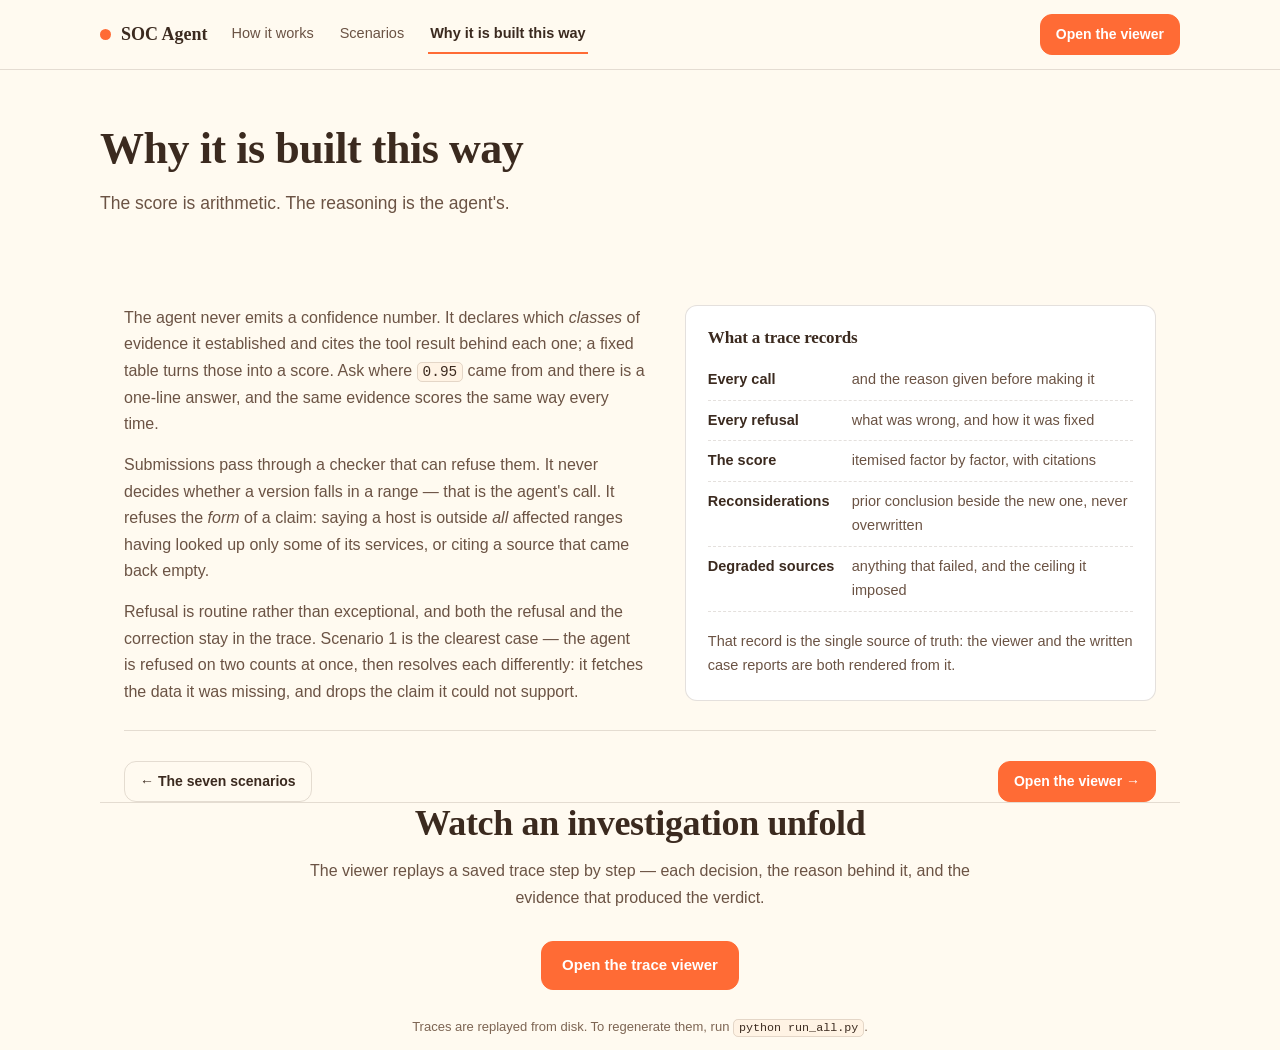
==== design.html @ 3336f011 "Split the landing page into four pages, one per nav tab Nav items were anchors into one long scroll;" ====
<!doctype html>
<html lang="en">
<head>
<meta charset="utf-8">
<meta name="viewport" content="width=device-width,initial-scale=1">
<title>Why it is built this way — SOC Agent</title>
<link rel="stylesheet" href="site.css">
</head>
<body>

<nav>
  <div class="wrap nav-in">
    <a class="brand" href="index.html"><span class="dot"></span>SOC Agent</a>
    <a class="l" href="how-it-works.html">How it works</a>
    <a class="l" href="scenarios.html">Scenarios</a>
    <a class="l active" href="design.html">Why it is built this way</a>
    <span class="sp"></span>
    <a class="btn sm" href="viewer.html">Open the viewer</a>
  </div>
</nav>

<header class="pagehead wrap">
  <h1>Why it is built this way</h1>
  <p class="sub">The score is arithmetic. The reasoning is the agent's.</p>
</header>

<section class="wrap first">
  <div class="two" style="margin-top:28px">
    <div class="story">
      <p>The agent never emits a confidence number. It declares which <em>classes</em> of evidence it
        established and cites the tool result behind each one; a fixed table turns those into a score.
        Ask where <code>0.95</code> came from and there is a one-line answer, and the same evidence
        scores the same way every time.</p>
      <p>Submissions pass through a checker that can refuse them. It never decides whether a version
        falls in a range &mdash; that is the agent's call. It refuses the <em>form</em> of a claim:
        saying a host is outside <em>all</em> affected ranges having looked up only some of its
        services, or citing a source that came back empty.</p>
      <p>Refusal is routine rather than exceptional, and both the refusal and the correction stay in
        the trace. Scenario 1 is the clearest case &mdash; the agent is refused on two counts at once,
        then resolves each differently: it fetches the data it was missing, and drops the claim it
        could not support.</p>
    </div>
    <div class="panelbox">
      <h3>What a trace records</h3>
      <div class="kv"><b>Every call</b><span>and the reason given before making it</span></div>
      <div class="kv"><b>Every refusal</b><span>what was wrong, and how it was fixed</span></div>
      <div class="kv"><b>The score</b><span>itemised factor by factor, with citations</span></div>
      <div class="kv"><b>Reconsiderations</b><span>prior conclusion beside the new one, never overwritten</span></div>
      <div class="kv"><b>Degraded sources</b><span>anything that failed, and the ceiling it imposed</span></div>
      <p style="margin:18px 0 0;font-size:14.5px">That record is the single source of truth: the
        viewer and the written case reports are both rendered from it.</p>
    </div>
  </div>
</section>

<div class="wrap">
  <div class="pagenav"><a class="btn ghost sm" href="scenarios.html">&larr; The seven scenarios</a><span class="sp"></span><a class="btn sm" href="viewer.html">Open the viewer &rarr;</a></div>
</div>

<footer class="wrap">
  <h2>Watch an investigation unfold</h2>
  <p class="sub">The viewer replays a saved trace step by step &mdash; each decision, the reason
    behind it, and the evidence that produced the verdict.</p>
  <div class="cta"><a class="btn" href="viewer.html">Open the trace viewer</a></div>
  <p class="fine">Traces are replayed from disk. To regenerate them, run <code>python run_all.py</code>.</p>
</footer>

</body>
</html>
---- site.css ----
/* Warm palette taken from uupm.cc/demo/restaurant-food, read off the rendered
     demo with getComputedStyle rather than eyeballed:
       ground #FFFAF0, body text #6B5344, primary #FF6B35 on white, radius 12px,
       Playfair Display SC (display) + Karla (body).
     The two typefaces are NAMED but never FETCHED: this project's standing rule
     is zero external references, so the demo survives a venue with no internet.
     Both fall back to a system serif / sans stack. */
  :root{
    --cream:#FFFAF0; --cream2:#FFF3E4; --card:#FFFFFF;
    --ink:#3B2A1F; --body:#6B5344; --muted:#7D6553;
    --orange:#FF6B35; --orange-dk:#C4491A; --line:rgba(107,83,68,.18);
    --r:12px;
  }
  *{box-sizing:border-box}
  body{margin:0;background:var(--cream);color:var(--body);
    font:16px/1.65 Karla,ui-sans-serif,-apple-system,"Segoe UI",Roboto,sans-serif;
    -webkit-font-smoothing:antialiased}
  h1,h2,h3{font-family:"Playfair Display SC",Georgia,"Times New Roman",serif;
    color:var(--ink);margin:0;line-height:1.15;letter-spacing:-.01em}
  a{color:var(--orange-dk)}
  code{font-family:ui-monospace,"SF Mono",Menlo,Consolas,monospace;font-size:.9em;
    background:var(--cream2);border:1px solid var(--line);border-radius:5px;padding:1px 5px;
    color:var(--ink)}
  .wrap{max-width:1080px;margin:0 auto;padding:0 24px}

  nav{position:sticky;top:0;z-index:30;background:rgba(255,250,240,.93);
    backdrop-filter:blur(8px);border-bottom:1px solid var(--line)}
  .nav-in{display:flex;align-items:center;gap:22px;padding:14px 0}
  .brand{display:flex;align-items:center;gap:10px;font-family:"Playfair Display SC",Georgia,serif;
    font-weight:700;color:var(--ink);font-size:18px;text-decoration:none}
  .brand .dot{width:11px;height:11px;border-radius:50%;background:var(--orange)}
  .nav-in .sp{flex:1}
  .nav-in a.l{color:var(--body);text-decoration:none;font-size:14.5px}
  .nav-in a.l:hover{color:var(--orange-dk)}
  .btn{display:inline-block;background:var(--orange);color:#fff;text-decoration:none;
    border-radius:var(--r);padding:11px 20px;font-weight:700;font-size:15px;
    border:1px solid var(--orange);transition:background .15s}
  .btn:hover{background:var(--orange-dk);border-color:var(--orange-dk);color:#fff}
  .btn.ghost{background:transparent;color:var(--ink);border-color:var(--line)}
  .btn.ghost:hover{background:var(--cream2);color:var(--ink)}
  .btn.sm{padding:8px 15px;font-size:14px}

  header.hero{padding:76px 0 64px}
  .kicker{display:inline-block;background:var(--cream2);border:1px solid var(--line);
    color:var(--muted);border-radius:99px;padding:5px 13px;font-size:12.5px;
    letter-spacing:.5px;text-transform:uppercase;margin-bottom:20px}
  h1{font-size:clamp(36px,5.4vw,60px);font-weight:700}
  h1 em{font-style:normal;color:var(--orange-dk)}
  .lede{font-size:19px;max-width:620px;margin:20px 0 0}
  .cta{display:flex;gap:12px;flex-wrap:wrap;margin-top:30px}
  .note{font-size:13.5px;color:var(--muted);margin-top:14px}

  .quote{margin:0;padding:20px 22px;background:var(--cream2);border:1px solid var(--line);
    border-left:4px solid var(--orange);border-radius:var(--r)}
  .quote p{margin:0;font-size:15px;color:var(--ink);line-height:1.9}

  section{padding:60px 0;border-top:1px solid var(--line)}
  .eyebrow{font-size:12.5px;letter-spacing:1.4px;text-transform:uppercase;
    color:var(--orange-dk);font-weight:700;margin-bottom:10px}
  h2{font-size:clamp(26px,3.4vw,36px);font-weight:700}
  .sub{margin-top:12px;max-width:680px}

  .steps{display:grid;grid-template-columns:repeat(auto-fit,minmax(200px,1fr));
    gap:16px;margin-top:32px}
  /* six items wrap 4+2 on a wide screen and leave a hole; 3+3 reads evenly */
  @media(min-width:880px){.steps.six{grid-template-columns:repeat(3,1fr)}}
  .step{background:var(--card);border:1px solid var(--line);border-radius:var(--r);padding:20px}
  .step .n{width:30px;height:30px;border-radius:50%;background:var(--cream2);
    border:1px solid var(--line);color:var(--orange-dk);font-weight:700;font-size:14px;
    display:grid;place-items:center;margin-bottom:12px}
  .step h3{font-size:17px;margin-bottom:7px}
  .step p{margin:0;font-size:14.5px}

  .cards{display:grid;grid-template-columns:repeat(auto-fit,minmax(250px,1fr));
    gap:16px;margin-top:32px}
  .sc{background:var(--card);border:1px solid var(--line);border-radius:var(--r);
    padding:20px;display:flex;flex-direction:column;gap:9px}
  .sc-hd{display:flex;align-items:baseline;gap:10px}
  .sc-n{font-family:"Playfair Display SC",Georgia,serif;font-size:26px;color:var(--orange);
    font-weight:700;line-height:1}
  .sc h3{font-size:16.5px}
  .sc p{margin:0;font-size:14.5px}
  .tag{align-self:flex-start;margin-top:auto;font-size:11.5px;font-weight:700;
    letter-spacing:.4px;border-radius:99px;padding:3px 10px;border:1px solid}
  .t-fail{color:#0B6B44;border-color:#0B6B44;background:#E8F6EF}
  .t-succ{color:#A82D16;border-color:#A82D16;background:#FCEDE9}
  .t-inc{color:#8A5E00;border-color:#8A5E00;background:#FFF4DC}

  .two{display:grid;grid-template-columns:1.05fr .95fr;gap:40px;align-items:start}
  .story p{margin:0 0 15px}
  .panelbox{background:var(--card);border:1px solid var(--line);border-radius:var(--r);
    padding:22px}
  .panelbox h3{font-size:17px;margin-bottom:12px}
  .kv{display:flex;gap:12px;padding:8px 0;border-bottom:1px dashed var(--line);font-size:14.5px}
  .kv:last-child{border-bottom:0}
  .kv b{flex:0 0 132px;color:var(--ink);font-weight:700}
  .toolgrid{display:flex;flex-wrap:wrap;gap:7px;margin-top:6px}

  footer{padding:58px 0 70px;border-top:1px solid var(--line);text-align:center}
  footer h2{margin-bottom:14px}
  footer .sub{margin-left:auto;margin-right:auto}
  footer .cta{justify-content:center}
  .fine{margin-top:26px;font-size:13px;color:var(--muted)}

  @media(max-width:820px){.two{grid-template-columns:1fr;gap:26px}}
  @media(max-width:560px){.nav-in a.l{display:none}header.hero{padding:52px 0 44px}}

  /* Multi-page nav: the current page's tab is marked, since there is no
     scroll position to imply it any more. */
  .nav-in a.l{padding:6px 2px;border-bottom:2px solid transparent}
  .nav-in a.l.active{color:var(--ink);font-weight:700;border-bottom-color:var(--orange)}
  .pagehead{padding:54px 0 8px}
  .pagehead h1{font-size:clamp(30px,4.2vw,44px)}
  .pagehead .sub{font-size:17.5px;margin-top:14px}
  section.first{border-top:0;padding-top:34px}
  .pagenav{display:flex;gap:12px;flex-wrap:wrap;justify-content:space-between;
    align-items:center;padding:30px 0 0;border-top:1px solid var(--line);margin-top:10px}
  .pagenav .sp{flex:1}
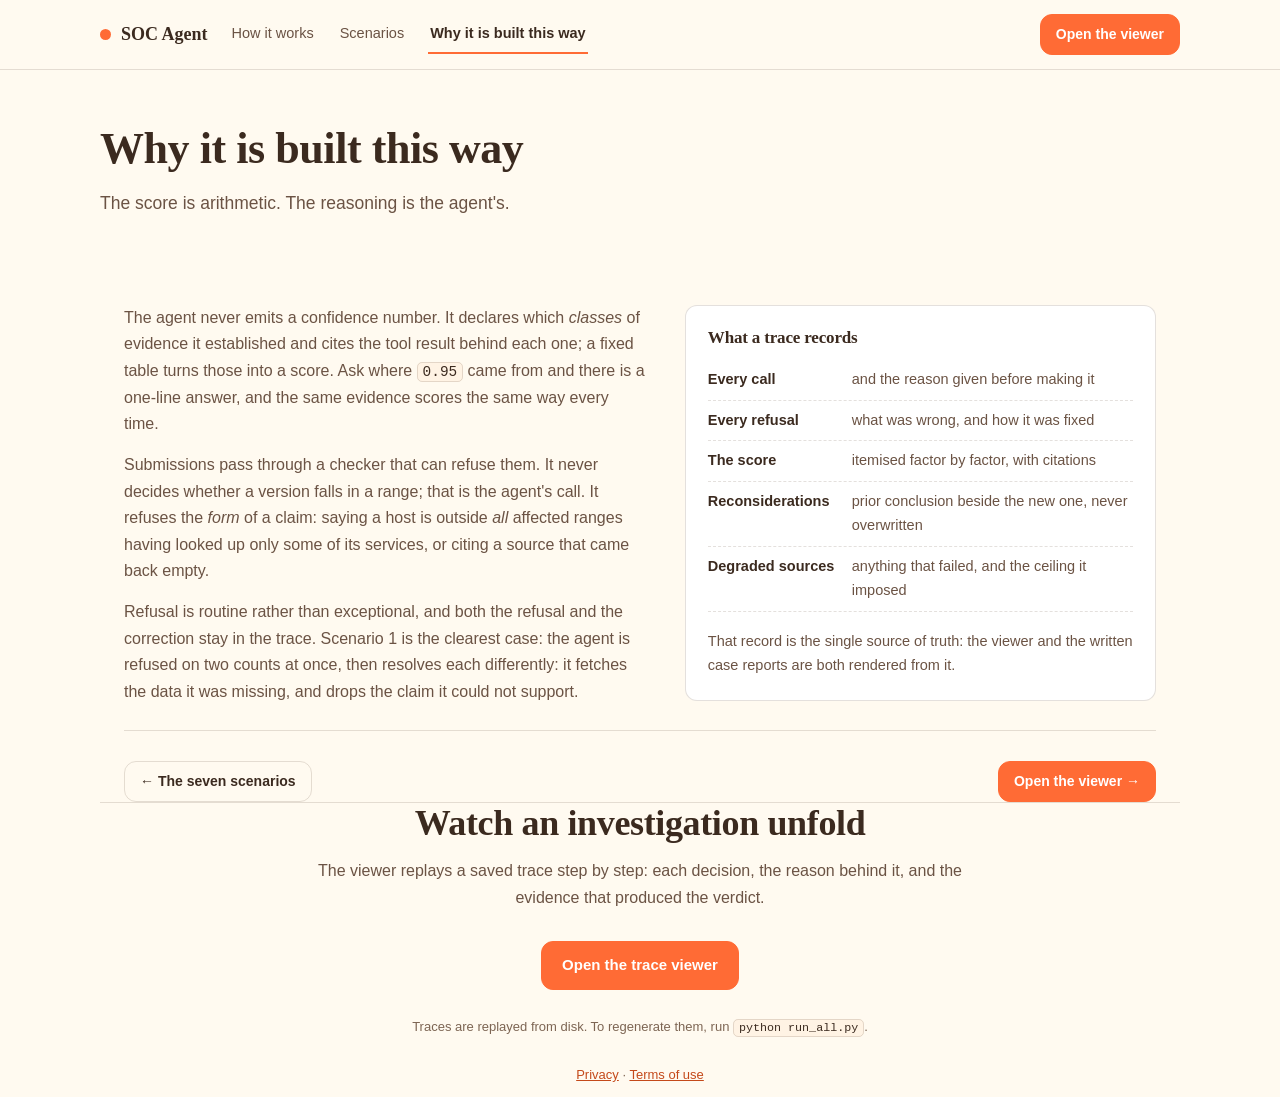
==== commit 452211cc: "Site polish: remove em dashes and pill radii, add favicon, terms and privacy Audited the six site fi" ====
--- a/design.html
+++ b/design.html
@@ -3,7 +3,8 @@
 <head>
 <meta charset="utf-8">
 <meta name="viewport" content="width=device-width,initial-scale=1">
-<title>Why it is built this way — SOC Agent</title>
+<title>Why it is built this way: SOC Agent</title>
+<link rel="icon" href="favicon.svg" type="image/svg+xml">
 <link rel="stylesheet" href="site.css">
 </head>
 <body>
@@ -32,11 +33,11 @@
         Ask where <code>0.95</code> came from and there is a one-line answer, and the same evidence
         scores the same way every time.</p>
       <p>Submissions pass through a checker that can refuse them. It never decides whether a version
-        falls in a range &mdash; that is the agent's call. It refuses the <em>form</em> of a claim:
+        falls in a range; that is the agent's call. It refuses the <em>form</em> of a claim:
         saying a host is outside <em>all</em> affected ranges having looked up only some of its
         services, or citing a source that came back empty.</p>
       <p>Refusal is routine rather than exceptional, and both the refusal and the correction stay in
-        the trace. Scenario 1 is the clearest case &mdash; the agent is refused on two counts at once,
+        the trace. Scenario 1 is the clearest case: the agent is refused on two counts at once,
         then resolves each differently: it fetches the data it was missing, and drops the claim it
         could not support.</p>
     </div>
@@ -59,10 +60,11 @@
 
 <footer class="wrap">
   <h2>Watch an investigation unfold</h2>
-  <p class="sub">The viewer replays a saved trace step by step &mdash; each decision, the reason
+  <p class="sub">The viewer replays a saved trace step by step: each decision, the reason
     behind it, and the evidence that produced the verdict.</p>
   <div class="cta"><a class="btn" href="viewer.html">Open the trace viewer</a></div>
   <p class="fine">Traces are replayed from disk. To regenerate them, run <code>python run_all.py</code>.</p>
+  <p class="fine"><a href="privacy.html">Privacy</a> &middot; <a href="terms.html">Terms of use</a></p>
 </footer>
 
 </body>
--- a/site.css
+++ b/site.css
@@ -42,7 +42,7 @@
 
   header.hero{padding:76px 0 64px}
   .kicker{display:inline-block;background:var(--cream2);border:1px solid var(--line);
-    color:var(--muted);border-radius:99px;padding:5px 13px;font-size:12.5px;
+    color:var(--muted);border-radius:4px;padding:5px 13px;font-size:12.5px;
     letter-spacing:.5px;text-transform:uppercase;margin-bottom:20px}
   h1{font-size:clamp(36px,5.4vw,60px);font-weight:700}
   h1 em{font-style:normal;color:var(--orange-dk)}
@@ -81,7 +81,7 @@
   .sc h3{font-size:16.5px}
   .sc p{margin:0;font-size:14.5px}
   .tag{align-self:flex-start;margin-top:auto;font-size:11.5px;font-weight:700;
-    letter-spacing:.4px;border-radius:99px;padding:3px 10px;border:1px solid}
+    letter-spacing:.4px;border-radius:4px;padding:3px 10px;border:1px solid}
   .t-fail{color:#0B6B44;border-color:#0B6B44;background:#E8F6EF}
   .t-succ{color:#A82D16;border-color:#A82D16;background:#FCEDE9}
   .t-inc{color:#8A5E00;border-color:#8A5E00;background:#FFF4DC}
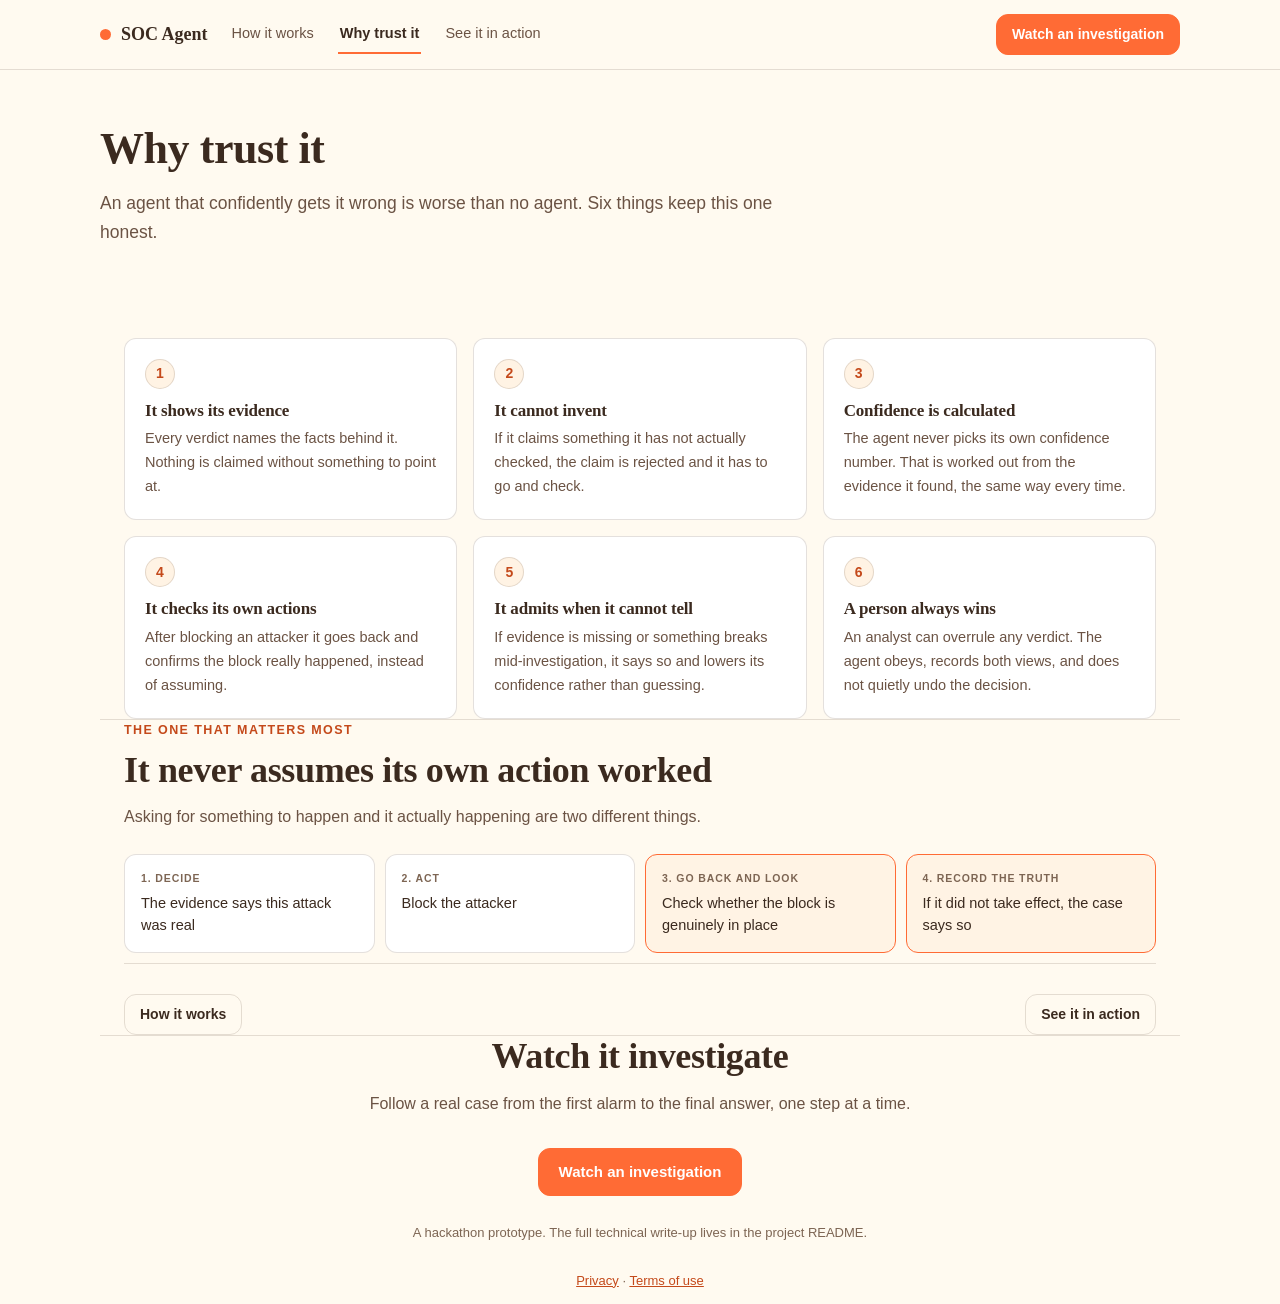
==== commit 04d85bcd: "Simplify the whole landing site for a non-technical reader Every landing page rewritten so someone w" ====
--- a/design.html
+++ b/design.html
@@ -3,7 +3,7 @@
 <head>
 <meta charset="utf-8">
 <meta name="viewport" content="width=device-width,initial-scale=1">
-<title>Why it is built this way: SOC Agent</title>
+<title>Why trust it: SOC Agent</title>
 <link rel="icon" href="favicon.svg" type="image/svg+xml">
 <link rel="stylesheet" href="site.css">
 </head>
@@ -13,57 +13,71 @@
   <div class="wrap nav-in">
     <a class="brand" href="index.html"><span class="dot"></span>SOC Agent</a>
     <a class="l" href="how-it-works.html">How it works</a>
-    <a class="l" href="scenarios.html">Scenarios</a>
-    <a class="l active" href="design.html">Why it is built this way</a>
+    <a class="l active" href="design.html">Why trust it</a>
+    <a class="l" href="scenarios.html">See it in action</a>
     <span class="sp"></span>
-    <a class="btn sm" href="viewer.html">Open the viewer</a>
+    <a class="btn sm" href="viewer.html">Watch an investigation</a>
   </div>
 </nav>
 
 <header class="pagehead wrap">
-  <h1>Why it is built this way</h1>
-  <p class="sub">The score is arithmetic. The reasoning is the agent's.</p>
+  <h1>Why trust it</h1>
+  <p class="sub">An agent that confidently gets it wrong is worse than no agent. Six things keep
+    this one honest.</p>
 </header>
 
 <section class="wrap first">
-  <div class="two" style="margin-top:28px">
-    <div class="story">
-      <p>The agent never emits a confidence number. It declares which <em>classes</em> of evidence it
-        established and cites the tool result behind each one; a fixed table turns those into a score.
-        Ask where <code>0.95</code> came from and there is a one-line answer, and the same evidence
-        scores the same way every time.</p>
-      <p>Submissions pass through a checker that can refuse them. It never decides whether a version
-        falls in a range; that is the agent's call. It refuses the <em>form</em> of a claim:
-        saying a host is outside <em>all</em> affected ranges having looked up only some of its
-        services, or citing a source that came back empty.</p>
-      <p>Refusal is routine rather than exceptional, and both the refusal and the correction stay in
-        the trace. Scenario 1 is the clearest case: the agent is refused on two counts at once,
-        then resolves each differently: it fetches the data it was missing, and drops the claim it
-        could not support.</p>
-    </div>
-    <div class="panelbox">
-      <h3>What a trace records</h3>
-      <div class="kv"><b>Every call</b><span>and the reason given before making it</span></div>
-      <div class="kv"><b>Every refusal</b><span>what was wrong, and how it was fixed</span></div>
-      <div class="kv"><b>The score</b><span>itemised factor by factor, with citations</span></div>
-      <div class="kv"><b>Reconsiderations</b><span>prior conclusion beside the new one, never overwritten</span></div>
-      <div class="kv"><b>Degraded sources</b><span>anything that failed, and the ceiling it imposed</span></div>
-      <p style="margin:18px 0 0;font-size:14.5px">That record is the single source of truth: the
-        viewer and the written case reports are both rendered from it.</p>
-    </div>
+  <div class="steps six">
+    <div class="step"><div class="n">1</div><h3>It shows its evidence</h3>
+      <p>Every verdict names the facts behind it. Nothing is claimed without something to point
+        at.</p></div>
+    <div class="step"><div class="n">2</div><h3>It cannot invent</h3>
+      <p>If it claims something it has not actually checked, the claim is rejected and it has to
+        go and check.</p></div>
+    <div class="step"><div class="n">3</div><h3>Confidence is calculated</h3>
+      <p>The agent never picks its own confidence number. That is worked out from the evidence it
+        found, the same way every time.</p></div>
+    <div class="step"><div class="n">4</div><h3>It checks its own actions</h3>
+      <p>After blocking an attacker it goes back and confirms the block really happened, instead
+        of assuming.</p></div>
+    <div class="step"><div class="n">5</div><h3>It admits when it cannot tell</h3>
+      <p>If evidence is missing or something breaks mid-investigation, it says so and lowers its
+        confidence rather than guessing.</p></div>
+    <div class="step"><div class="n">6</div><h3>A person always wins</h3>
+      <p>An analyst can overrule any verdict. The agent obeys, records both views, and does not
+        quietly undo the decision.</p></div>
   </div>
 </section>
 
-<div class="wrap">
-  <div class="pagenav"><a class="btn ghost sm" href="scenarios.html">&larr; The seven scenarios</a><span class="sp"></span><a class="btn sm" href="viewer.html">Open the viewer &rarr;</a></div>
-</div>
+<section class="wrap">
+  <div class="eyebrow">The one that matters most</div>
+  <h2>It never assumes its own action worked</h2>
+  <p class="sub">Asking for something to happen and it actually happening are two different
+    things.</p>
+
+  <div class="chain">
+    <div class="clink"><div class="k">1. Decide</div>
+      <div class="v">The evidence says this attack was real</div></div>
+    <div class="clink"><div class="k">2. Act</div>
+      <div class="v">Block the attacker</div></div>
+    <div class="clink key"><div class="k">3. Go back and look</div>
+      <div class="v">Check whether the block is genuinely in place</div></div>
+    <div class="clink key"><div class="k">4. Record the truth</div>
+      <div class="v">If it did not take effect, the case says so</div></div>
+  </div>
+
+  <div class="pagenav">
+    <a class="btn ghost sm" href="how-it-works.html">How it works</a>
+    <span class="sp"></span>
+    <a class="btn ghost sm" href="scenarios.html">See it in action</a>
+  </div>
+</section>
 
 <footer class="wrap">
-  <h2>Watch an investigation unfold</h2>
-  <p class="sub">The viewer replays a saved trace step by step: each decision, the reason
-    behind it, and the evidence that produced the verdict.</p>
-  <div class="cta"><a class="btn" href="viewer.html">Open the trace viewer</a></div>
-  <p class="fine">Traces are replayed from disk. To regenerate them, run <code>python run_all.py</code>.</p>
+  <h2>Watch it investigate</h2>
+  <p class="sub">Follow a real case from the first alarm to the final answer, one step at a time.</p>
+  <div class="cta"><a class="btn" href="viewer.html">Watch an investigation</a></div>
+  <p class="fine">A hackathon prototype. The full technical write-up lives in the project README.</p>
   <p class="fine"><a href="privacy.html">Privacy</a> &middot; <a href="terms.html">Terms of use</a></p>
 </footer>
 
--- a/site.css
+++ b/site.css
@@ -50,10 +50,6 @@
   .cta{display:flex;gap:12px;flex-wrap:wrap;margin-top:30px}
   .note{font-size:13.5px;color:var(--muted);margin-top:14px}
 
-  .quote{margin:0;padding:20px 22px;background:var(--cream2);border:1px solid var(--line);
-    border-left:4px solid var(--orange);border-radius:var(--r)}
-  .quote p{margin:0;font-size:15px;color:var(--ink);line-height:1.9}
-
   section{padding:60px 0;border-top:1px solid var(--line)}
   .eyebrow{font-size:12.5px;letter-spacing:1.4px;text-transform:uppercase;
     color:var(--orange-dk);font-weight:700;margin-bottom:10px}
@@ -85,24 +81,18 @@
   .t-fail{color:#0B6B44;border-color:#0B6B44;background:#E8F6EF}
   .t-succ{color:#A82D16;border-color:#A82D16;background:#FCEDE9}
   .t-inc{color:#8A5E00;border-color:#8A5E00;background:#FFF4DC}
-
-  .two{display:grid;grid-template-columns:1.05fr .95fr;gap:40px;align-items:start}
-  .story p{margin:0 0 15px}
   .panelbox{background:var(--card);border:1px solid var(--line);border-radius:var(--r);
     padding:22px}
   .panelbox h3{font-size:17px;margin-bottom:12px}
   .kv{display:flex;gap:12px;padding:8px 0;border-bottom:1px dashed var(--line);font-size:14.5px}
   .kv:last-child{border-bottom:0}
   .kv b{flex:0 0 132px;color:var(--ink);font-weight:700}
-  .toolgrid{display:flex;flex-wrap:wrap;gap:7px;margin-top:6px}
 
   footer{padding:58px 0 70px;border-top:1px solid var(--line);text-align:center}
   footer h2{margin-bottom:14px}
   footer .sub{margin-left:auto;margin-right:auto}
   footer .cta{justify-content:center}
   .fine{margin-top:26px;font-size:13px;color:var(--muted)}
-
-  @media(max-width:820px){.two{grid-template-columns:1fr;gap:26px}}
   @media(max-width:560px){.nav-in a.l{display:none}header.hero{padding:52px 0 44px}}
 
   /* Multi-page nav: the current page's tab is marked, since there is no
@@ -116,3 +106,74 @@
   .pagenav{display:flex;gap:12px;flex-wrap:wrap;justify-content:space-between;
     align-items:center;padding:30px 0 0;border-top:1px solid var(--line);margin-top:10px}
   .pagenav .sp{flex:1}
+
+  /* ---- "How it works" page ------------------------------------------------
+     Scoped classes; nothing here is used by the other landing pages. The page
+     is an argument rather than a reference, so the layout carries the flow:
+     a pipeline strip up top, the six stages on a connected rail, then the
+     correlation join, the access boundary, the verify loop, and a trace
+     preview. Detail sits behind <details> so the page reads short first. */
+  .pipe{display:flex;flex-wrap:wrap;gap:8px;align-items:center;margin-top:26px}
+  .pipe a{display:inline-flex;align-items:center;gap:8px;text-decoration:none;
+    background:var(--card);border:1px solid var(--line);border-radius:6px;
+    padding:8px 13px;color:var(--ink);font-size:14px;font-weight:700}
+  .pipe a:hover{border-color:var(--orange);color:var(--orange-dk)}
+  .pipe .arw{color:var(--muted);font-size:15px;line-height:1}
+
+  .flow{margin-top:30px;position:relative;padding-left:38px}
+  .flow::before{content:"";position:absolute;left:14px;top:10px;bottom:10px;
+    width:2px;background:var(--line)}
+  .fstep{position:relative;background:var(--card);border:1px solid var(--line);
+    border-radius:var(--r);padding:18px 20px;margin-bottom:14px;scroll-margin-top:86px}
+  .fstep::before{content:attr(data-n);position:absolute;left:-38px;top:16px;
+    width:28px;height:28px;border-radius:50%;background:var(--cream2);
+    border:1px solid var(--line);color:var(--orange-dk);font-weight:700;
+    font-size:13px;display:grid;place-items:center}
+  .fstep:target{border-color:var(--orange)}
+  .fstep:target::before{background:var(--orange);color:#fff;border-color:var(--orange)}
+  .fstep h3{font-size:18px;margin-bottom:4px}
+  .fstep .what{margin:8px 0 0;font-size:15px}
+  .fstep .why{margin:10px 0 0;font-size:14px;color:var(--muted);
+    border-left:2px solid var(--line);padding-left:11px}
+  .fstep .why b{color:var(--ink)}
+
+  .corr{display:grid;grid-template-columns:repeat(3,1fr);gap:14px;margin-top:26px}
+  .cin{background:var(--card);border:1px solid var(--line);border-radius:var(--r);padding:16px}
+  .cin .src{font-size:11px;letter-spacing:.9px;text-transform:uppercase;
+    color:var(--orange-dk);font-weight:700}
+  .cin .fact{margin-top:9px;font-size:14px;color:var(--ink);line-height:1.6}
+  .join{margin:14px 0 0;text-align:center;color:var(--muted);font-size:22px;line-height:1}
+  .cout{background:var(--cream2);border:1px solid var(--orange);border-left:4px solid var(--orange);
+    border-radius:var(--r);padding:18px 20px;margin-top:14px}
+  .cout .v{font-size:17px;color:var(--ink);font-weight:700;margin-bottom:6px}
+  .cout p{margin:0;font-size:14.5px}
+
+  .access{display:grid;grid-template-columns:repeat(3,1fr);gap:14px;margin-top:26px}
+  .acol{background:var(--card);border:1px solid var(--line);border-radius:var(--r);padding:18px}
+  .acol.no{background:#FBF1EC;border-style:dashed}
+  .acol .hd{font-size:11.5px;letter-spacing:1px;text-transform:uppercase;font-weight:700;
+    padding-bottom:9px;margin-bottom:11px;border-bottom:1px solid var(--line)}
+  .acol.read .hd{color:#0B6B44} .acol.act .hd{color:#A82D16} .acol.no .hd{color:var(--muted)}
+  .acol li{list-style:none;font-size:13.5px;padding:4px 0;line-height:1.5}
+  .acol ul{margin:0;padding:0}
+  .acol .note{font-size:12.5px;color:var(--muted);margin:11px 0 0;line-height:1.55}
+
+  .chain{display:flex;flex-wrap:wrap;gap:10px;align-items:stretch;margin-top:24px}
+  .clink{flex:1 1 170px;background:var(--card);border:1px solid var(--line);
+    border-radius:var(--r);padding:15px 16px}
+  .clink.key{border-color:var(--orange);background:var(--cream2)}
+  .clink .k{font-size:10.5px;letter-spacing:.9px;text-transform:uppercase;color:var(--muted);
+    font-weight:700}
+  .clink .v{font-size:14.5px;color:var(--ink);margin-top:6px;line-height:1.5}
+
+  .spread{display:flex;flex-wrap:wrap;gap:10px;margin-top:22px}
+  .sp1{flex:1 1 150px;background:var(--card);border:1px solid var(--line);
+    border-radius:var(--r);padding:14px}
+  .sp1 .n{font-size:23px;font-weight:700;color:var(--ink);line-height:1}
+  .sp1 .l{font-size:12.5px;color:var(--muted);margin-top:5px;line-height:1.45}
+
+  @media(max-width:820px){
+    .corr,.access{grid-template-columns:1fr}
+    .flow{padding-left:30px}
+    .fstep::before{left:-30px}
+  }
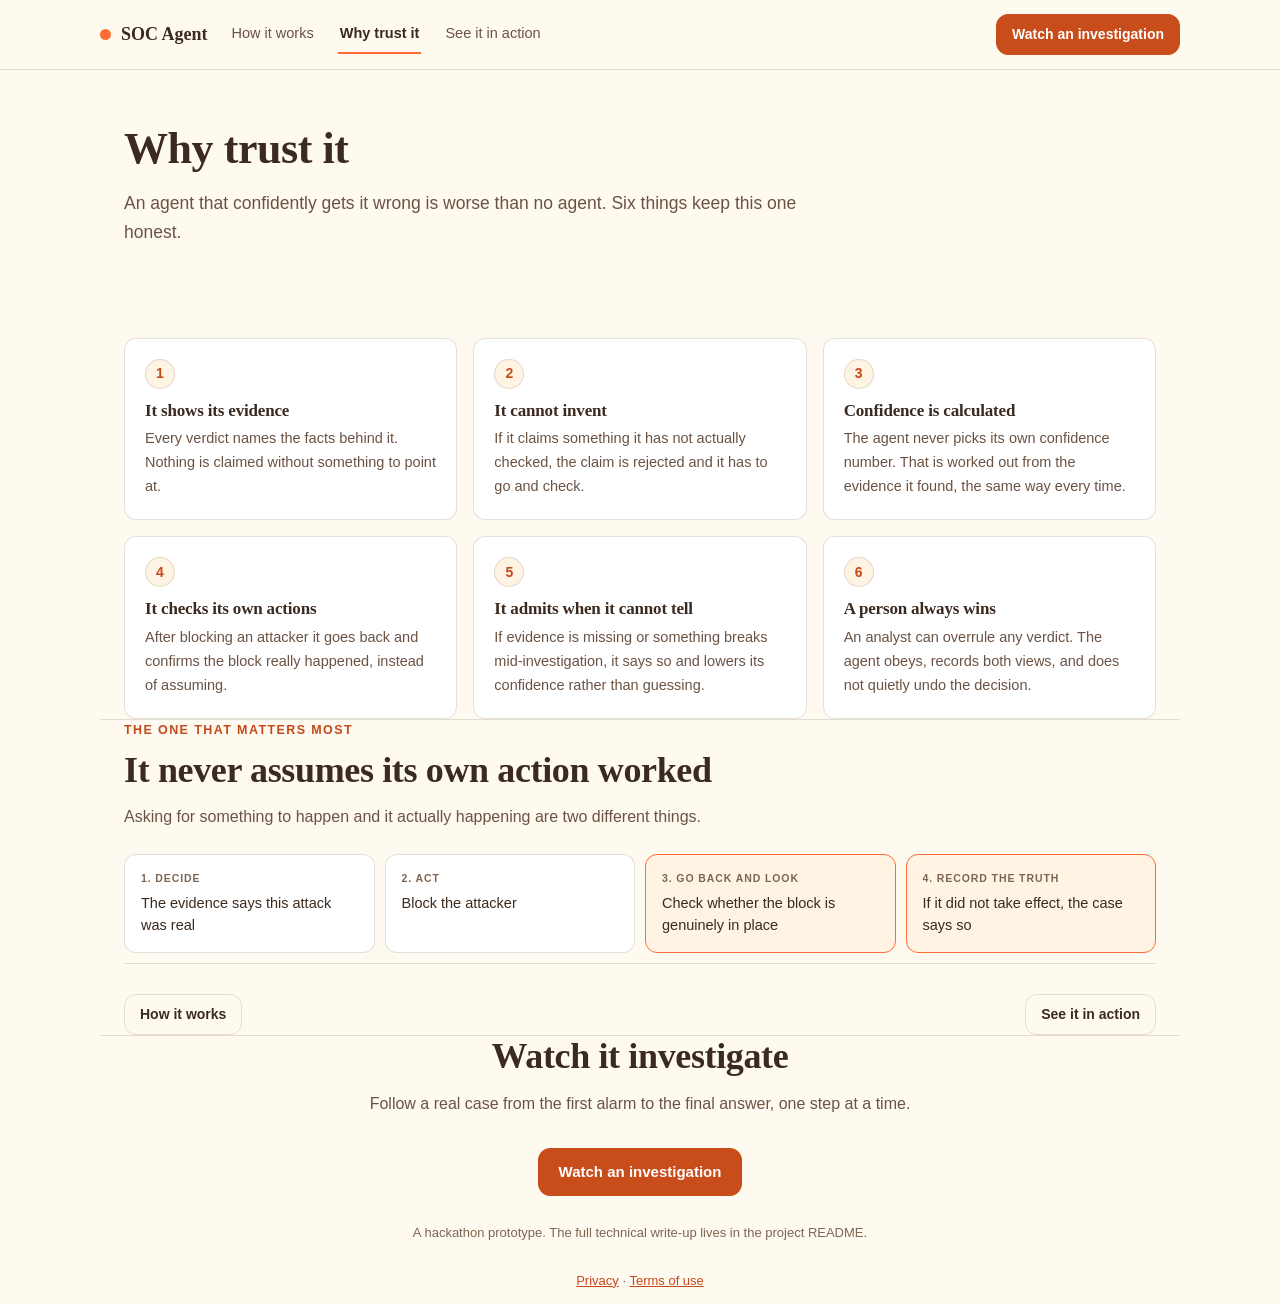
==== commit d53d7c2b: "Accessibility and link-preview finishing pass Contrast, measured from the actual color values rather" ====
--- a/design.html
+++ b/design.html
@@ -4,6 +4,16 @@
 <meta charset="utf-8">
 <meta name="viewport" content="width=device-width,initial-scale=1">
 <title>Why trust it: SOC Agent</title>
+<meta name="description" content="Six reasons its verdicts can be trusted: it shows its evidence, cannot invent claims, calculates its confidence and checks its own actions.">
+<meta property="og:type" content="website">
+<meta property="og:site_name" content="SOC Agent">
+<meta property="og:title" content="Why trust it: SOC Agent">
+<meta property="og:description" content="Six reasons its verdicts can be trusted: it shows its evidence, cannot invent claims, calculates its confidence and checks its own actions.">
+<meta property="og:url" content="https://soc-agent-trace-viewer.vercel.app/design.html">
+<meta property="og:image" content="https://soc-agent-trace-viewer.vercel.app/og-image.png">
+<meta property="og:image:width" content="1200">
+<meta property="og:image:height" content="630">
+<meta name="twitter:card" content="summary_large_image">
 <link rel="icon" href="favicon.svg" type="image/svg+xml">
 <link rel="stylesheet" href="site.css">
 </head>
--- a/site.css
+++ b/site.css
@@ -8,7 +8,12 @@
   :root{
     --cream:#FFFAF0; --cream2:#FFF3E4; --card:#FFFFFF;
     --ink:#3B2A1F; --body:#6B5344; --muted:#7D6553;
-    --orange:#FF6B35; --orange-dk:#C4491A; --line:rgba(107,83,68,.18);
+    --orange:#FF6B35; --orange-dk:#C4491A;
+    /* Contrast-safe oranges for anything carrying text. #FF6B35 with white text is
+       2.84:1, under WCAG AA 4.5:1; --orange-btn is the brightest orange that passes
+       (4.63:1). --orange-num is for large numerals, where 3:1 applies (3.80:1).
+       --orange itself stays for decoration: the logo dot and borders. */
+    --orange-btn:#C94C1B; --orange-btn-hover:#A83C14; --orange-num:#E0561F; --line:rgba(107,83,68,.18);
     --r:12px;
   }
   *{box-sizing:border-box}
@@ -32,15 +37,15 @@
   .nav-in .sp{flex:1}
   .nav-in a.l{color:var(--body);text-decoration:none;font-size:14.5px}
   .nav-in a.l:hover{color:var(--orange-dk)}
-  .btn{display:inline-block;background:var(--orange);color:#fff;text-decoration:none;
+  .btn{display:inline-block;background:var(--orange-btn);color:#fff;text-decoration:none;
     border-radius:var(--r);padding:11px 20px;font-weight:700;font-size:15px;
-    border:1px solid var(--orange);transition:background .15s}
-  .btn:hover{background:var(--orange-dk);border-color:var(--orange-dk);color:#fff}
+    border:1px solid var(--orange-btn);transition:background .15s}
+  .btn:hover{background:var(--orange-btn-hover);border-color:var(--orange-btn-hover);color:#fff}
   .btn.ghost{background:transparent;color:var(--ink);border-color:var(--line)}
   .btn.ghost:hover{background:var(--cream2);color:var(--ink)}
   .btn.sm{padding:8px 15px;font-size:14px}
 
-  header.hero{padding:76px 0 64px}
+  header.hero{padding-block:76px 64px}
   .kicker{display:inline-block;background:var(--cream2);border:1px solid var(--line);
     color:var(--muted);border-radius:4px;padding:5px 13px;font-size:12.5px;
     letter-spacing:.5px;text-transform:uppercase;margin-bottom:20px}
@@ -50,7 +55,7 @@
   .cta{display:flex;gap:12px;flex-wrap:wrap;margin-top:30px}
   .note{font-size:13.5px;color:var(--muted);margin-top:14px}
 
-  section{padding:60px 0;border-top:1px solid var(--line)}
+  section{padding-block:60px;border-top:1px solid var(--line)}
   .eyebrow{font-size:12.5px;letter-spacing:1.4px;text-transform:uppercase;
     color:var(--orange-dk);font-weight:700;margin-bottom:10px}
   h2{font-size:clamp(26px,3.4vw,36px);font-weight:700}
@@ -72,7 +77,7 @@
   .sc{background:var(--card);border:1px solid var(--line);border-radius:var(--r);
     padding:20px;display:flex;flex-direction:column;gap:9px}
   .sc-hd{display:flex;align-items:baseline;gap:10px}
-  .sc-n{font-family:"Playfair Display SC",Georgia,serif;font-size:26px;color:var(--orange);
+  .sc-n{font-family:"Playfair Display SC",Georgia,serif;font-size:26px;color:var(--orange-num);
     font-weight:700;line-height:1}
   .sc h3{font-size:16.5px}
   .sc p{margin:0;font-size:14.5px}
@@ -88,18 +93,18 @@
   .kv:last-child{border-bottom:0}
   .kv b{flex:0 0 132px;color:var(--ink);font-weight:700}
 
-  footer{padding:58px 0 70px;border-top:1px solid var(--line);text-align:center}
+  footer{padding-block:58px 70px;border-top:1px solid var(--line);text-align:center}
   footer h2{margin-bottom:14px}
   footer .sub{margin-left:auto;margin-right:auto}
   footer .cta{justify-content:center}
   .fine{margin-top:26px;font-size:13px;color:var(--muted)}
-  @media(max-width:560px){.nav-in a.l{display:none}header.hero{padding:52px 0 44px}}
+  @media(max-width:560px){.nav-in a.l{display:none}header.hero{padding-block:52px 44px}}
 
   /* Multi-page nav: the current page's tab is marked, since there is no
      scroll position to imply it any more. */
   .nav-in a.l{padding:6px 2px;border-bottom:2px solid transparent}
   .nav-in a.l.active{color:var(--ink);font-weight:700;border-bottom-color:var(--orange)}
-  .pagehead{padding:54px 0 8px}
+  .pagehead{padding-block:54px 8px}
   .pagehead h1{font-size:clamp(30px,4.2vw,44px)}
   .pagehead .sub{font-size:17.5px;margin-top:14px}
   section.first{border-top:0;padding-top:34px}
@@ -130,7 +135,7 @@
     border:1px solid var(--line);color:var(--orange-dk);font-weight:700;
     font-size:13px;display:grid;place-items:center}
   .fstep:target{border-color:var(--orange)}
-  .fstep:target::before{background:var(--orange);color:#fff;border-color:var(--orange)}
+  .fstep:target::before{background:var(--orange-btn);color:#fff;border-color:var(--orange-btn)}
   .fstep h3{font-size:18px;margin-bottom:4px}
   .fstep .what{margin:8px 0 0;font-size:15px}
   .fstep .why{margin:10px 0 0;font-size:14px;color:var(--muted);
@@ -177,3 +182,22 @@
     .flow{padding-left:30px}
     .fstep::before{left:-30px}
   }
+
+  /* ---- classes replacing inline style= attributes -----------------------
+     Needed so the Content-Security-Policy can drop style-src 'unsafe-inline'.
+     A style="" attribute is covered by that directive exactly like a <style>
+     block, so the attributes had to go as well as the blocks. */
+  .gap-s{margin-top:12px}
+  .gap-m{margin-top:26px}
+  .gap-l{margin-top:30px}
+  .gap-xl{margin-top:34px}
+  .lead-lg{font-size:17.5px}
+  .measure{max-width:760px}
+  .legal-h{font-size:19px;margin:34px 0 12px}
+  .legal-h.first{margin:0 0 12px}
+
+  /* Keyboard focus. :focus-visible shows the ring for keyboard users without
+     flashing it on every mouse click. Orange-btn keeps it above 3:1 on cream. */
+  a:focus-visible, button:focus-visible, summary:focus-visible{
+    outline:3px solid var(--orange-btn); outline-offset:3px; border-radius:6px}
+  .btn:focus-visible{outline-offset:4px}
